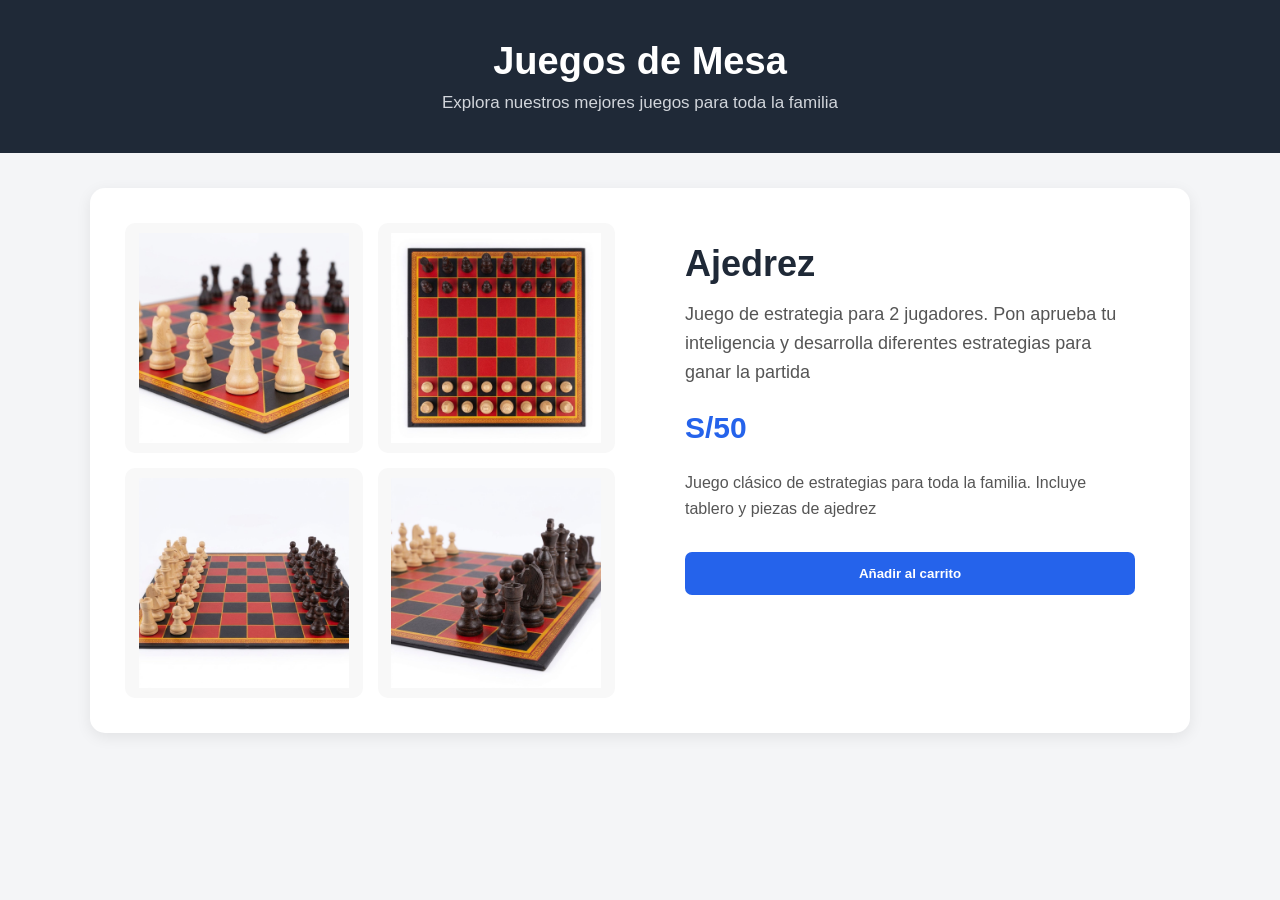
==== TALLER CATALOGO DE JUEGOS DE MESA/ajedrez.html @ 9d4f7ce7 "Add files via upload" ====
<!DOCTYPE html>
<html lang="en">
<head>
    <meta charset="UTF-8">
    <meta name="viewport" content="width=device-width, initial-scale=1.0">
    <title>Ajedrez</title>
    <link rel="stylesheet" href="style.css">
</head>
<body>

    <header>
        <h1>Juegos de Mesa</h1>
        <p>Explora nuestros mejores juegos para toda la familia</p>
    </header>

    <main class="detalle-producto">
        <div class="galeria">
            <img src="imagenesajedrez/ajedrez1.jpg" alt="Ajedrez 1">
            <img src="imagenesajedrez/ajedrez2.jpg" alt="Ajedrez 2">
            <img src="imagenesajedrez/ajedrez3.jpg" alt="Ajedrez 3">
            <img src="imagenesajedrez/ajedrez4.jpg" alt="Ajedrez 4">
        </div>

        <div class="info-producto">
            <h2>Ajedrez</h2>
            <p class="descripcion">Juego de estrategia para 2 jugadores. Pon aprueba tu inteligencia y desarrolla diferentes estrategias para ganar la partida</p>

            <p class="precio">S/50</p>

            <p class="informacion">Juego clásico de estrategias para toda la familia. Incluye tablero y piezas de ajedrez</p>

            <button>Añadir al carrito</button>
        </div>
    </main>
</body>
</html>
---- TALLER CATALOGO DE JUEGOS DE MESA/style.css ----
* {
  margin: 0;
  padding: 0;
  box-sizing: border-box;
  }

body {
font-family: Arial, sans-serif;
background-color: #f4f5f7;
color: #222;
}



header {
background-color: #1f2937;
color: white;
text-align: center;
padding: 40px 20px;
margin-bottom: 35px;
}

header h1 {
font-size: 38px;
margin-bottom: 10px;
}

header p {
font-size: 17px;
color: #d1d5db;
}



.catalogo {
width: 90%;
max-width: 1200px;
margin: auto;
display: grid;
grid-template-columns: repeat(auto-fit, minmax(200px, 1fr));
gap: 25px;
padding-bottom: 50px;
}



.producto {
background-color: white;
border-radius: 12px;
padding: 18px;
text-align: center;
box-shadow: 0 4px 12px rgba(0, 0, 0, 0.08);
}



.contenedor-img {
width: 100%;
height: 220px;
display: flex;
align-items: center;
justify-content: center;
background-color: #f8f8f8;
border-radius: 10px;
margin-bottom: 15px;
overflow: hidden;
}



.contenedor-img img {
max-width: 100%;
max-height: 100%;
width: auto;
height: auto;
object-fit: contain;
transition: transform 0.4s ease;
}



.contenedor-img img:hover {
transform: scale(1.08);
}



.producto h2 {
font-size: 21px;
margin-bottom: 8px;
color: #1f2937;
}



.producto p {
font-size: 20px;
font-weight: bold;
color: #2563eb;
margin-bottom: 15px;
}



.producto button {
width: 100%;
padding: 11px;
border: none;
border-radius: 7px;
background-color: #2563eb;
color: white;
font-size: 15px;
font-weight: bold;
cursor: pointer;
}


.producto button:hover {
background-color: #1d4ed8;
}

.detalle-producto {
  width: 90%;
  max-width: 1100px;
  margin: auto;
  background-color: white;
  padding: 35px;
  border-radius: 15px;
  box-shadow: 0 4px 15px rgba(0, 0, 0, 0.08);
  display: grid;
  grid-template-columns: 1fr 1fr;
  gap: 50px;
  margin-bottom: 50px;
}

.galeria {
  display: grid;
  grid-template-columns: 1fr 1fr;
  gap: 15px;
}

.galeria img {
  width: 100%;
  height: 230px;
  object-fit: contain;
  background-color: #f8f8f8;
  border-radius: 10px;
  padding: 10px;
  transition: transform 0.3s ease;
}

.galeria img:hover {
  transform: scale(1.04);
}

.info-producto {
  padding: 20px;
}

.info-producto h2 {

  font-size: 36px;
  color: #1f2937;
  margin-bottom: 15px;
}

.descripcion {
  font-size: 18px;
  line-height: 1.6;
  color: #555;
  margin-bottom: 25px;
}

.precio {
  font-size: 30px;
  font-weight: bold;
  color: #2563eb;
  margin-bottom: 25px;
}

.informacion {
  font-size: 16px;
  line-height: 1.6;
  color: #555;
  margin-bottom: 30px;
}

.info-producto button {
  width: 100%;
  padding: 14px;
  border: none;
  border-radius: 7px;
  background-color: #2563eb;
  color: white;
  font-weight: bold;
  cursor: pointer;
}

.info-producto button:hover {
  background-color: #1d4ed8;
}

@media (max-width 768px) {
  .galeria {
    grid-template-columns: repeat(2,1fr);
  }
  
  .detalle-producto {
    grid-template-columns: 1fr;
  }
}

@media (max-width 480px) {
  .galeria {
    grid-template-columns: 1fr;
  }
}
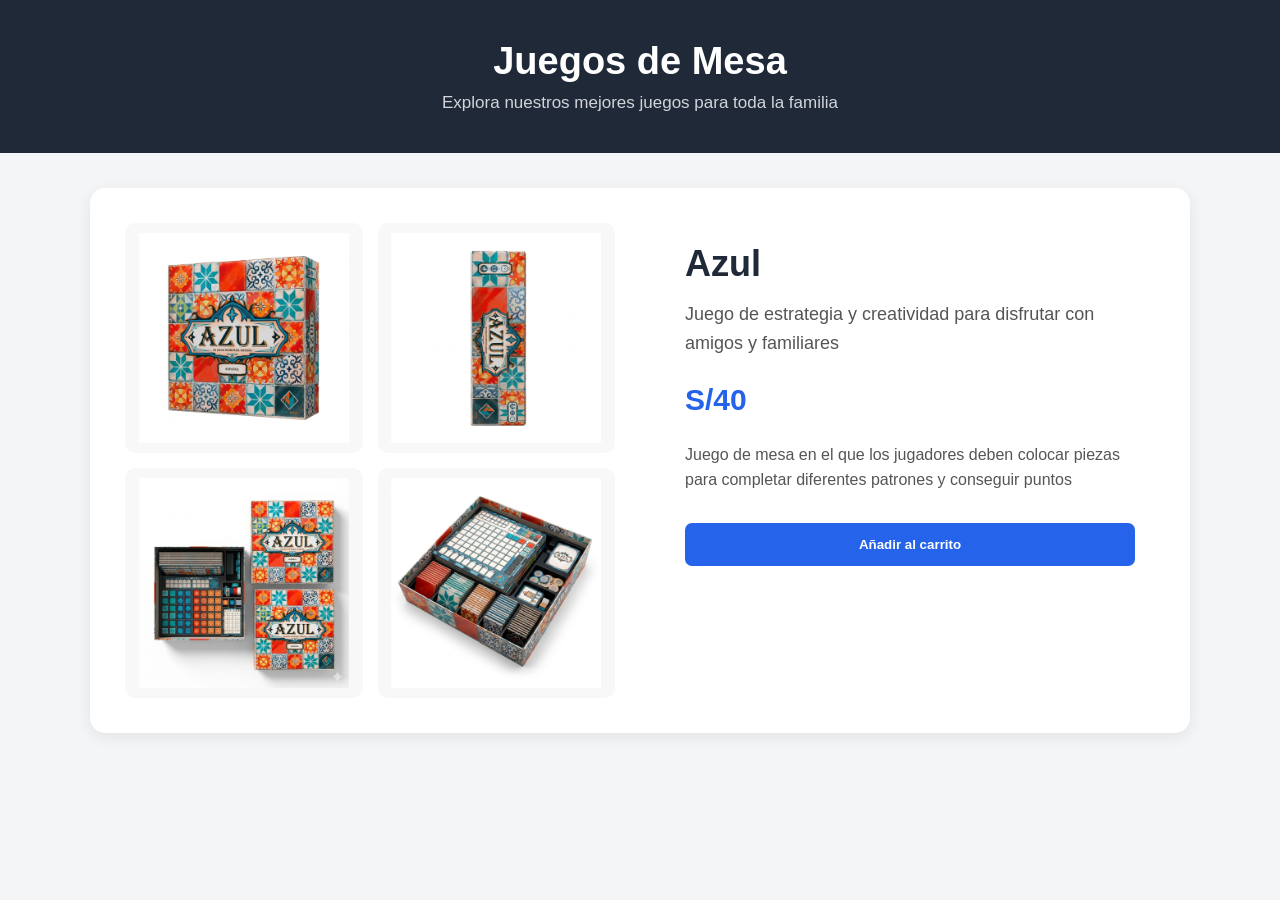
==== commit e4d8bc73: "Add files via upload" ====
--- a/TALLER CATALOGO DE JUEGOS DE MESA/ajedrez.html
+++ b/TALLER CATALOGO DE JUEGOS DE MESA/ajedrez.html
@@ -3,11 +3,10 @@
 <head>
     <meta charset="UTF-8">
     <meta name="viewport" content="width=device-width, initial-scale=1.0">
-    <title>Ajedrez</title>
+    <title>Azul</title>
     <link rel="stylesheet" href="style.css">
 </head>
 <body>
-
     <header>
         <h1>Juegos de Mesa</h1>
         <p>Explora nuestros mejores juegos para toda la familia</p>
@@ -15,22 +14,23 @@
 
     <main class="detalle-producto">
         <div class="galeria">
-            <img src="imagenesajedrez/ajedrez1.jpg" alt="Ajedrez 1">
-            <img src="imagenesajedrez/ajedrez2.jpg" alt="Ajedrez 2">
-            <img src="imagenesajedrez/ajedrez3.jpg" alt="Ajedrez 3">
-            <img src="imagenesajedrez/ajedrez4.jpg" alt="Ajedrez 4">
+            <img src="imagenazul/azul1.jpg" alt="Azul 1">
+            <img src="imagenazul/azul2.jpg" alt="Azul 2">
+            <img src="imagenazul/azul3.jpg" alt="Azul 3">
+            <img src="imagenazul/azul4.jpg" alt="Azul 4">
         </div>
 
         <div class="info-producto">
-            <h2>Ajedrez</h2>
-            <p class="descripcion">Juego de estrategia para 2 jugadores. Pon aprueba tu inteligencia y desarrolla diferentes estrategias para ganar la partida</p>
+            <h2>Azul</h2>
+            <p class="descripcion">Juego de estrategia y creatividad para disfrutar con amigos y familiares</p>
 
-            <p class="precio">S/50</p>
+            <p class="precio">S/40</p>
 
-            <p class="informacion">Juego clásico de estrategias para toda la familia. Incluye tablero y piezas de ajedrez</p>
+            <p class="informacion">Juego de mesa en el que los jugadores deben colocar piezas para completar diferentes patrones y conseguir puntos</p>
 
             <button>Añadir al carrito</button>
         </div>
     </main>
+    
 </body>
 </html>
